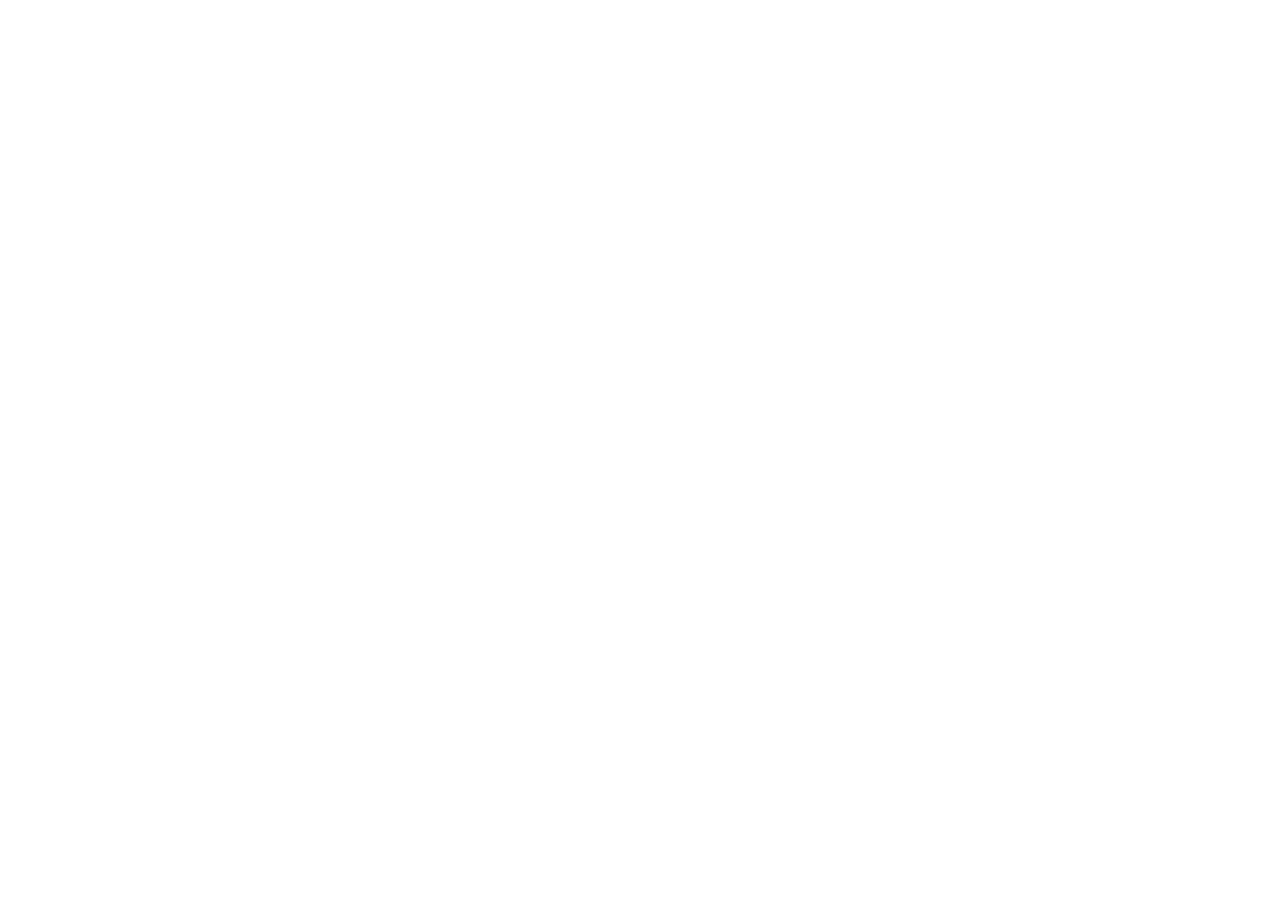
==== gata.html @ 72de2129 "modifique el archivo gatas" ====
<!DOCTYPE html>
<html lang="en">
<head>
    <meta charset="UTF-8">
    <meta name="viewport" content="width=device-width, initial-scale=1.0">
    <title>Las gatas mas tiernas y lindas</title>
</head>
<body>
    
</body>
</html>
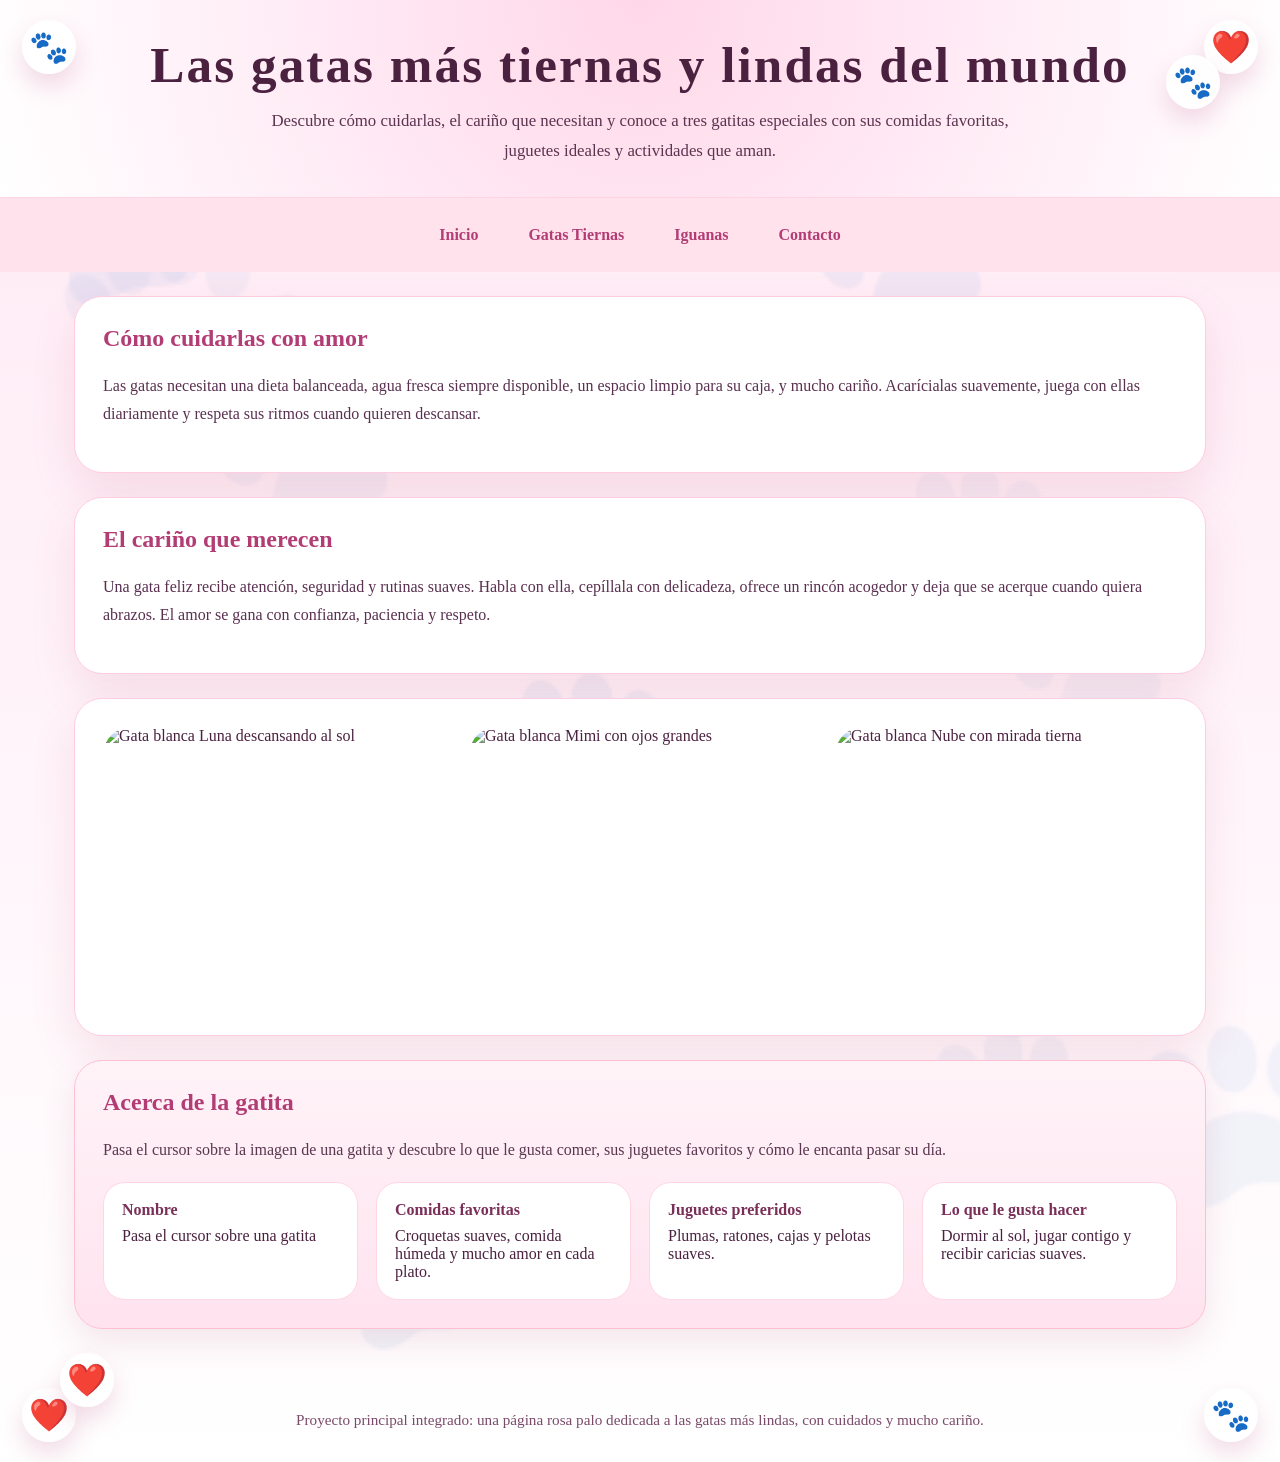
==== commit 7ffe8f07: "mejore la pagina" ====
--- a/gata.html
+++ b/gata.html
@@ -1,11 +1,174 @@
 <!DOCTYPE html>
-<html lang="en">
+<html lang="es">
 <head>
     <meta charset="UTF-8">
     <meta name="viewport" content="width=device-width, initial-scale=1.0">
-    <title>Las gatas mas tiernas y lindas</title>
+    <title>Las gatas más tiernas y lindas</title>
+    <style>
+        :root{--bg:#ffe4f0;--card:#ffffff;--primary:#b23d74;--accent:#ffd1e4;--text:#4b2140;--muted:#7d3d64}
+        *{box-sizing:border-box}
+        body{margin:0;font-family:"Times New Roman", Times, serif;background:linear-gradient(180deg,#ffe9f4 0%,#fff 100%);color:var(--text);position:relative;overflow-x:hidden}
+        body::before{content:'🐾';position:absolute;top:20%;left:15%;transform:translate(-50%,-50%);font-size:20rem;opacity:.05;z-index:0;pointer-events:none;}
+        body::after{content:'🐾';position:absolute;top:70%;right:12%;transform:translate(50%,-50%);font-size:22rem;opacity:.05;z-index:0;pointer-events:none;}
+        .paw-bg{position:absolute;content:'🐾';font-size:18rem;opacity:.05;z-index:0;pointer-events:none}
+        .paw-bg.paw1{top:12%;right:35%;transform:translate(50%, -50%)}
+        .paw-bg.paw2{bottom:18%;left:25%;transform:translate(-50%, 50%)}
+        .paw-bg.paw3{top:55%;left:50%;transform:translate(-50%, -50%)}
+        .paw-bg.paw4{top:25%;left:18%;transform:translate(-50%, -50%);font-size:19rem;opacity:.04}
+        .paw-bg.paw5{bottom:30%;right:28%;transform:translate(50%, 50%);font-size:17rem;opacity:.04}
+        .paw-bg.paw6{top:40%;right:20%;transform:translate(50%, -50%);font-size:16.5rem;opacity:.03}
+        body > *{position:relative;z-index:1}
+        .decor{position:absolute;inset:0;pointer-events:none;z-index:2}
+        .decor span{position:absolute;display:flex;align-items:center;justify-content:center;width:54px;height:54px;font-size:2rem;border-radius:50%;background:rgba(255,255,255,.92);color:#b23d74;box-shadow:0 12px 24px rgba(178,61,116,.18);border:1px solid rgba(255,255,255,.95)}
+        .decor span:nth-child(1){top:20px;left:22px}
+        .decor span:nth-child(2){top:20px;right:22px}
+        .decor span:nth-child(3){top:55px;right:60px}
+        .decor span:nth-child(4){bottom:20px;left:22px}
+        .decor span:nth-child(5){bottom:20px;right:22px}
+        .decor span:nth-child(6){bottom:55px;left:60px}
+        header{padding:32px 24px;text-align:center;background:radial-gradient(circle at top,#ffd8e8 0%,#ffe9f4 45%,#fff 100%);border-bottom:1px solid #ffd5e4}
+        header h1{margin:.2rem;font-size:clamp(2.25rem,4vw,3.6rem);letter-spacing:.04em}
+        header p{max-width:760px;margin:.75rem auto 0;font-size:1.05rem;line-height:1.75;color:#5c3350}
+        nav{display:flex;justify-content:center;flex-wrap:wrap;gap:14px;padding:18px 0;background:#ffe2ec}
+        nav a{color:var(--primary);font-weight:700;text-decoration:none;padding:10px 18px;border-radius:999px;transition:.25s}
+        nav a:hover{background:#ffd8e4}
+        main{max-width:1180px;margin:0 auto;padding:24px}
+        .section-card{background:var(--card);border:1px solid #ffcde1;border-radius:28px;padding:28px;box-shadow:0 20px 45px rgba(177,61,102,.12);margin-bottom:24px}
+        .section-card h2{margin-top:0;color:var(--primary)}
+        .section-card p{line-height:1.75;color:#5a3050}
+        .kitty-grid{display:grid;grid-template-columns:repeat(auto-fit,minmax(280px,1fr));gap:24px}
+        .kitty-card{position:relative;overflow:hidden;border-radius:28px;cursor:pointer;background:#fff;transition:transform .25s,box-shadow .25s}
+        .kitty-card:hover{transform:translateY(-6px);box-shadow:0 22px 44px rgba(132,41,85,.16)}
+        .kitty-card img{width:100%;display:block;height:280px;object-fit:cover}
+        .kitty-card .overlay{position:absolute;inset:0;background:linear-gradient(180deg,transparent 38%,rgba(255,210,226,.96) 100%);display:flex;align-items:flex-end;padding:22px;opacity:0;transition:opacity .3s}
+        .kitty-card:hover .overlay{opacity:1}
+        .kitty-card .overlay h3{margin:0;color:#3f1c33;font-size:1.45rem}
+        .kitty-card .overlay p{margin:.4rem 0 0;color:#5b2e4f;font-size:.98rem;line-height:1.4}
+        .kitty-detail{background:linear-gradient(180deg,#fff3f8 0%,#ffe3ee 100%);border:1px solid #ffbfd3;border-radius:28px;padding:28px;box-shadow:0 14px 34px rgba(168,55,99,.12)}
+        .kitty-detail h2{margin-top:0;color:var(--primary)}
+        .kitty-detail p{margin:.75rem 0;color:#5a3750;line-height:1.75}
+        .detail-list{display:grid;grid-template-columns:repeat(auto-fit,minmax(220px,1fr));gap:18px;margin-top:18px}
+        .detail-card{background:#fff;border:1px solid #ffd7e3;border-radius:22px;padding:18px}
+        .detail-card strong{display:block;margin-bottom:.55rem;color:#7a2f59}
+        footer{padding:18px 24px;text-align:center;color:#7a4a6a;font-size:.95rem}
+        @media (max-width:640px){header{padding:24px 16px} .kitty-card img{height:240px}}
+    </style>
 </head>
 <body>
-    
+    <div class="paw-bg paw1">🐾</div>
+    <div class="paw-bg paw2">🐾</div>
+    <div class="paw-bg paw3">🐾</div>
+    <div class="paw-bg paw4">🐾</div>
+    <div class="paw-bg paw5">🐾</div>
+    <div class="paw-bg paw6">🐾</div>
+    <div class="decor">
+        <span>🐾</span>
+        <span>❤️</span>
+        <span>🐾</span>
+        <span>❤️</span>
+        <span>🐾</span>
+        <span>❤️</span>
+    </div>
+    <header>
+        <h1>Las gatas más tiernas y lindas del mundo</h1>
+        <p>Descubre cómo cuidarlas, el cariño que necesitan y conoce a tres gatitas especiales con sus comidas favoritas, juguetes ideales y actividades que aman.</p>
+    </header>
+    <nav>
+        <a href="index.html">Inicio</a>
+        <a href="gata.html">Gatas Tiernas</a>
+        <a href="iguana.html">Iguanas</a>
+        <a href="contacto.html">Contacto</a>
+    </nav>
+    <main>
+        <section class="section-card">
+            <h2>Cómo cuidarlas con amor</h2>
+            <p>Las gatas necesitan una dieta balanceada, agua fresca siempre disponible, un espacio limpio para su caja, y mucho cariño. Acarícialas suavemente, juega con ellas diariamente y respeta sus ritmos cuando quieren descansar.</p>
+        </section>
+        <section class="section-card">
+            <h2>El cariño que merecen</h2>
+            <p>Una gata feliz recibe atención, seguridad y rutinas suaves. Habla con ella, cepíllala con delicadeza, ofrece un rincón acogedor y deja que se acerque cuando quiera abrazos. El amor se gana con confianza, paciencia y respeto.</p>
+        </section>
+        <section class="section-card kitty-grid">
+            <article class="kitty-card" data-name="Luna" data-food="Croquetas suaves, pate de pollo y pescado blanco como premio." data-toys="Plumas, pelotas de tela y ratones suaves para cazar." data-activities="Le encanta tomar el sol en la ventana, dormir en su cama y acurrucarse junto a ti.">
+                <img src="https://images.pexels.com/photos/617278/pexels-photo-617278.jpeg?auto=compress&cs=tinysrgb&w=1200" alt="Gata blanca Luna descansando al sol">
+                <div class="overlay">
+                    <div>
+                        <h3>Luna</h3>
+                        <p>Una gatita dulce y sosegada que ama el calor del sol.</p>
+                    </div>
+                </div>
+            </article>
+            <article class="kitty-card" data-name="Mimi" data-food="Comida húmeda de alta calidad, pequeñas porciones de pollo y snacks de atún." data-toys="Cajas, juegos de perseguir bolitas y varitas con plumas." data-activities="Disfruta jugar por la tarde, saltar entre cojines y recibir caricias en la cabeza.">
+                <img src="https://images.pexels.com/photos/45201/kitty-cat-kitten-pet-45201.jpeg?auto=compress&cs=tinysrgb&w=1200" alt="Gata blanca Mimi con ojos grandes">
+                <div class="overlay">
+                    <div>
+                        <h3>Mimi</h3>
+                        <p>Una gatita curiosa que siempre busca aventuras suaves.</p>
+                    </div>
+                </div>
+            </article>
+            <article class="kitty-card" data-name="Nube" data-food="Pescado ligero, croquetas para gatos delicados y golosinas de pollo." data-toys="Peluches con catnip, túneles y juguetes con sonido." data-activities="Le encanta explorar su casa, acurrucarse en mantas y recibir mimos tranquilos.">
+                <img src="https://images.pexels.com/photos/326875/pexels-photo-326875.jpeg?auto=compress&cs=tinysrgb&w=1200" alt="Gata blanca Nube con mirada tierna">
+                <div class="overlay">
+                    <div>
+                        <h3>Nube</h3>
+                        <p>Una gatita suave y cariñosa que adora estar cerca de ti.</p>
+                    </div>
+                </div>
+            </article>
+        </section>
+        <section class="section-card kitty-detail" id="kittyDetail">
+            <h2>Acerca de la gatita</h2>
+            <p>Pasa el cursor sobre la imagen de una gatita y descubre lo que le gusta comer, sus juguetes favoritos y cómo le encanta pasar su día.</p>
+            <div class="detail-list">
+                <div class="detail-card"><strong>Nombre</strong><span id="detailName">Pasa el cursor sobre una gatita</span></div>
+                <div class="detail-card"><strong>Comidas favoritas</strong><span id="detailFood">Croquetas suaves, comida húmeda y mucho amor en cada plato.</span></div>
+                <div class="detail-card"><strong>Juguetes preferidos</strong><span id="detailToys">Plumas, ratones, cajas y pelotas suaves.</span></div>
+                <div class="detail-card"><strong>Lo que le gusta hacer</strong><span id="detailActivities">Dormir al sol, jugar contigo y recibir caricias suaves.</span></div>
+            </div>
+        </section>
+    </main>
+    <footer>
+        <p>Proyecto principal integrado: una página rosa palo dedicada a las gatas más lindas, con cuidados y mucho cariño.</p>
+    </footer>
+    <script>
+        const cards = document.querySelectorAll('.kitty-card');
+        const detailName = document.getElementById('detailName');
+        const detailFood = document.getElementById('detailFood');
+        const detailToys = document.getElementById('detailToys');
+        const detailActivities = document.getElementById('detailActivities');
+        const initial = {
+            name:'Pasa el cursor sobre una gatita',
+            food:'Croquetas suaves, comida húmeda y mucho amor en cada plato.',
+            toys:'Plumas, ratones, cajas y pelotas suaves.',
+            activities:'Dormir al sol, jugar contigo y recibir caricias suaves.'
+        };
+        function update(details){
+            detailName.textContent = details.name;
+            detailFood.textContent = details.food;
+            detailToys.textContent = details.toys;
+            detailActivities.textContent = details.activities;
+        }
+        cards.forEach(card => {
+            card.addEventListener('mouseenter', () => {
+                update({
+                    name: card.dataset.name,
+                    food: card.dataset.food,
+                    toys: card.dataset.toys,
+                    activities: card.dataset.activities
+                });
+            });
+            card.addEventListener('mouseleave', () => update(initial));
+            card.addEventListener('click', () => {
+                update({
+                    name: card.dataset.name,
+                    food: card.dataset.food,
+                    toys: card.dataset.toys,
+                    activities: card.dataset.activities
+                });
+            });
+        });
+        update(initial);
+    </script>
 </body>
 </html>
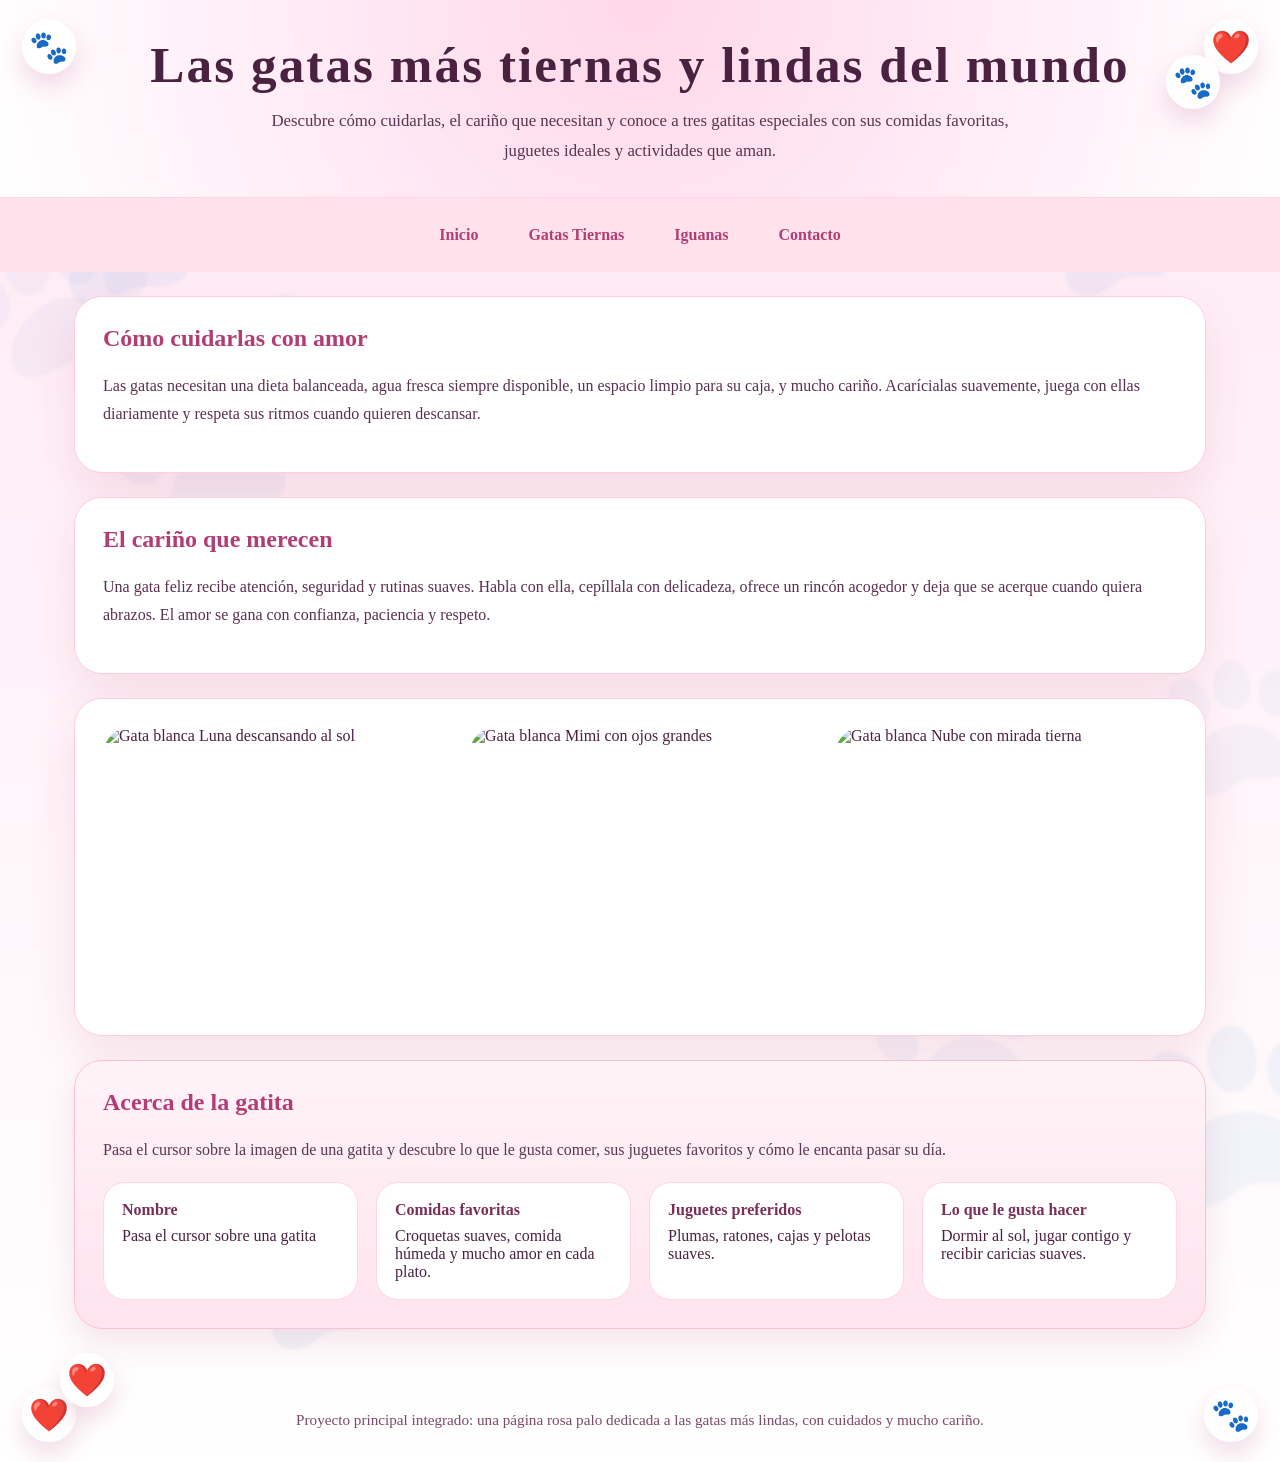
==== commit f1baa116: "cambie el color" ====
--- a/gata.html
+++ b/gata.html
@@ -11,12 +11,12 @@
         body::before{content:'🐾';position:absolute;top:20%;left:15%;transform:translate(-50%,-50%);font-size:20rem;opacity:.05;z-index:0;pointer-events:none;}
         body::after{content:'🐾';position:absolute;top:70%;right:12%;transform:translate(50%,-50%);font-size:22rem;opacity:.05;z-index:0;pointer-events:none;}
         .paw-bg{position:absolute;content:'🐾';font-size:18rem;opacity:.05;z-index:0;pointer-events:none}
-        .paw-bg.paw1{top:12%;right:35%;transform:translate(50%, -50%)}
-        .paw-bg.paw2{bottom:18%;left:25%;transform:translate(-50%, 50%)}
-        .paw-bg.paw3{top:55%;left:50%;transform:translate(-50%, -50%)}
-        .paw-bg.paw4{top:25%;left:18%;transform:translate(-50%, -50%);font-size:19rem;opacity:.04}
-        .paw-bg.paw5{bottom:30%;right:28%;transform:translate(50%, 50%);font-size:17rem;opacity:.04}
-        .paw-bg.paw6{top:40%;right:20%;transform:translate(50%, -50%);font-size:16.5rem;opacity:.03}
+        .paw-bg.paw1{top:10%;right:20%;transform:translate(50%, -50%)}
+        .paw-bg.paw2{bottom:18%;left:18%;transform:translate(-50%, 50%)}
+        .paw-bg.paw3{top:60%;left:60%;transform:translate(-50%, -50%)}
+        .paw-bg.paw4{top:25%;left:10%;transform:translate(-50%, -50%);font-size:19rem;opacity:.04}
+        .paw-bg.paw5{bottom:25%;right:20%;transform:translate(50%, 50%);font-size:17rem;opacity:.04}
+        .paw-bg.paw6{top:45%;right:10%;transform:translate(50%, -50%);font-size:16.5rem;opacity:.03}
         body > *{position:relative;z-index:1}
         .decor{position:absolute;inset:0;pointer-events:none;z-index:2}
         .decor span{position:absolute;display:flex;align-items:center;justify-content:center;width:54px;height:54px;font-size:2rem;border-radius:50%;background:rgba(255,255,255,.92);color:#b23d74;box-shadow:0 12px 24px rgba(178,61,116,.18);border:1px solid rgba(255,255,255,.95)}
